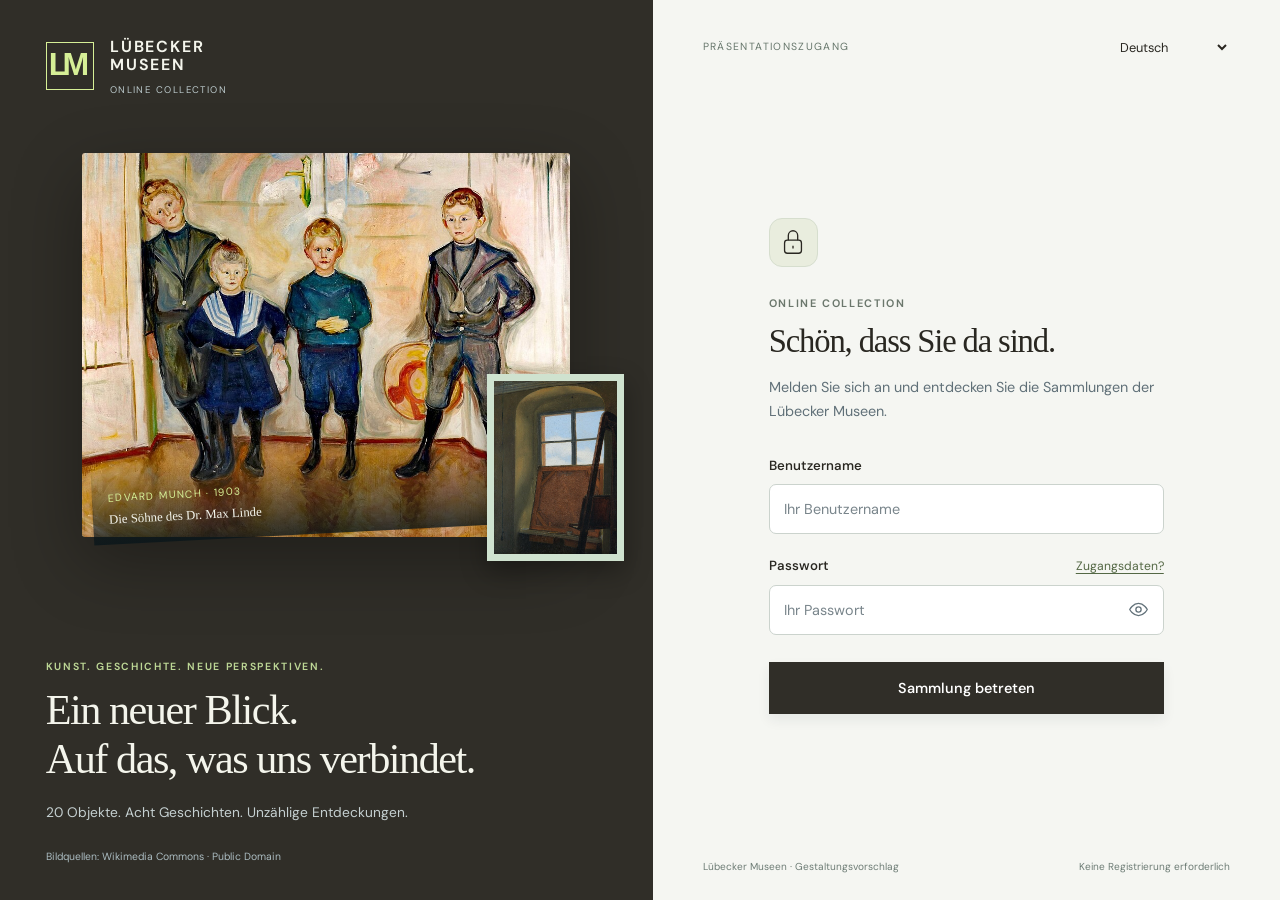
==== b/index.html @ 1db8a53a "Add gallery and discovery designs sharing the original collection and functions" ====
<!doctype html>
<html lang="de" data-design="b"><head><meta charset="UTF-8"><meta name="viewport" content="width=device-width,initial-scale=1"><meta name="theme-color" content="#14232d"><title>Online Collection · Lübecker Museen</title><meta name="description" content="Kunst, Geschichte und Natur in neuen Verbindungen entdecken. Ein interaktiver Prototyp der Online Collection der Lübecker Museen."><link rel="icon" type="image/svg+xml" href="data:image/svg+xml,%3Csvg xmlns='http://www.w3.org/2000/svg' viewBox='0 0 64 64'%3E%3Crect width='64' height='64' rx='14' fill='%2314232d'/%3E%3Cpath d='M15 17v31h34v-8H24V17z' fill='%23d4ef81'/%3E%3Ccircle cx='44' cy='22' r='8' fill='%23d4ef81'/%3E%3C/svg%3E"><link rel="stylesheet" href="../style.css?v=0a763553220d"><link rel="stylesheet" href="../login.css?v=cf4e38f5d39b"><link rel="stylesheet" href="../variants.css?v=46c971ae7c26"></head>
<body><a class="skip" href="#main">Zum Inhalt</a><header id="header"></header><main id="main" tabindex="-1"></main><footer id="footer"></footer><dialog id="modal"></dialog><div id="toast" role="status" aria-live="polite"></div><script src="../data.js?v=6aab3ae37e9a"></script><script src="../auth.js?v=b1df7546c62f"></script><script src="../variant-bootstrap.js?v=7fbb0af378fb"></script><script src="../app.js?v=01482de61f24"></script><script src="../variants.js?v=1f8920571a54"></script></body></html>
---- style.css ----
@import url('https://fonts.googleapis.com/css2?family=DM+Sans:wght@400;450;500;550;600;650;700&family=Manrope:wght@400;500;600;650;700;750;800&display=swap');
:root{--ink:#172a35;--muted:#657078;--paper:#f5f6f2;--surface:#fff;--line:#dce1df;--dark:#132631;--accent:#d6ef96;--blue:#a6cbeb;--orange:#efaa82;--font:'DM Sans',Arial,sans-serif;--display:'Manrope',Arial,sans-serif;--round:18px;--scale:1}
*{box-sizing:border-box}html{font-size:calc(16px * var(--scale));scroll-behavior:smooth}body{margin:0;background:var(--paper);color:var(--ink);font-family:var(--font);line-height:1.55}button,input,select,textarea{font:inherit}button,a,input,select,textarea{touch-action:manipulation}button,a{ -webkit-tap-highlight-color:transparent}button{cursor:pointer}a{color:inherit;text-underline-offset:4px}button{color:inherit}button:disabled{opacity:.5;cursor:default}h1,h2,h3,p{margin:0}h1,h2,h3{font-family:var(--display);line-height:1.15}h1{font-size:clamp(2.2rem,4vw,3.8rem);font-weight:650;letter-spacing:-.045em}h2{font-size:clamp(1.7rem,2.7vw,2.6rem);font-weight:600;letter-spacing:-.035em}h3{font-size:1.2rem;font-weight:650}button{border:0;background:none}svg{display:block}img{max-width:100%;display:block}button:focus-visible,a:focus-visible,input:focus-visible,select:focus-visible,textarea:focus-visible,summary:focus-visible{outline:3px solid #547b14;outline-offset:5px}button:hover{filter:brightness(.97)}.skip{position:fixed;left:1rem;top:-100px;background:var(--accent);padding:1rem;z-index:100}.skip:focus{top:10px}.icon{display:inline-flex;align-items:center;justify-content:center;width:21px;height:21px;flex-shrink:0}.icon svg{width:100%;height:100%;fill:none;stroke:currentColor;stroke-width:1.6;stroke-linecap:round;stroke-linejoin:round}.wrap{max-width:1540px;margin:auto;padding:0 4.5%}.topline{background:var(--dark);color:#e6eeeb;font-size:.75rem;padding:.45rem 4.5%;display:flex;justify-content:space-between;letter-spacing:.04em}.topline button{font-size:.75rem;color:var(--accent);padding:0}.header{height:100px;display:flex;gap:2rem;align-items:center;border-bottom:1px solid var(--line);background:var(--paper)}.brand{text-decoration:none;display:flex;align-items:center;gap:15px;min-width:235px}.brandmark{font-family:var(--display);font-size:2.1rem;font-weight:800;letter-spacing:-.18em;border:1.8px solid var(--ink);width:48px;height:48px;display:flex;align-items:center;padding:2px 8px 7px 2px}.brandtext{font-size:1.05rem;font-weight:700;line-height:1.17;letter-spacing:.09em}.brandtext small{display:block;font-size:.65rem;font-weight:500;letter-spacing:.14em;margin-top:6px}.mainnav{display:flex;align-items:center;gap:1.7rem;margin-left:auto}.navlink{text-decoration:none;font-size:.9rem;position:relative;white-space:nowrap}.navlink.active:after{content:'';height:2px;background:var(--ink);position:absolute;left:0;right:0;bottom:-13px}.header-tools{display:flex;gap:15px;align-items:center;border-left:1px solid var(--line);padding-left:24px}.language{background:transparent;border:0;font-size:.85rem;max-width:145px}.iconbutton{display:inline-flex;align-items:center;justify-content:center;min-width:42px;min-height:42px;border:1px solid var(--line);border-radius:50%;background:var(--surface)}.count{background:var(--ink);color:white;border-radius:50%;min-width:20px;display:inline-block;font-size:.72rem;text-align:center;margin-left:5px}.intro{padding-top:35px;display:flex;align-items:flex-end;justify-content:space-between;gap:28px;margin-bottom:28px}.eyebrow{font-size:.73rem;text-transform:uppercase;letter-spacing:.16em;font-weight:650;margin-bottom:11px;color:var(--muted)}.intro h1 em{font-style:normal;color:#718164}.intro-copy{max-width:320px;font-size:.92rem;color:var(--muted);padding-bottom:4px}.intro h1{font-size:clamp(2.2rem,3.3vw,3.35rem)}.toolbar{display:flex;justify-content:space-between;gap:14px;margin-bottom:20px;flex-wrap:wrap;align-items:center}.views{display:flex;gap:3px;background:#e9ece7;border-radius:40px;padding:5px}.views button{display:flex;gap:9px;align-items:center;padding:10px 20px;border-radius:30px;font-size:.88rem}.views button.active{background:var(--surface);box-shadow:0 2px 5px #172a3510}.views .icon{width:17px;height:17px}.chip{display:inline-flex;align-items:center;gap:8px;border:1px solid var(--line);padding:8px 16px;border-radius:25px;font-size:.84rem;background:var(--surface)}.chip.active{background:var(--ink);border-color:var(--ink);color:white}.chip-row{display:flex;gap:8px;flex-wrap:wrap}.subtle{color:var(--muted);font-size:.85rem}.network{position:relative;height:545px;border-radius:var(--round);overflow:hidden;background:radial-gradient(ellipse at 51% 47%,#2d4149 0,#142932 65%,#10232c 100%);color:white;isolation:isolate}.network:before{content:'';position:absolute;inset:0;background-image:radial-gradient(#a0c5d81d 1px,transparent 1px);background-size:24px 24px;pointer-events:none}.network-head{position:absolute;top:25px;left:28px;z-index:4}.network-head .eyebrow{color:#c7d5db;font-size:.69rem;margin:0 0 4px}.network-head p{font-size:.85rem;color:#b4c2c6}.network-head strong{font-size:1rem;color:white}.net-canvas{position:absolute;inset:20px 30px 48px;transition:transform .5s;transform-origin:center}.net-lines{position:absolute;inset:0;width:100%;height:100%;overflow:visible}.net-lines path{fill:none;stroke:#aecbb84d;stroke-width:1.1}.net-lines .person{stroke:#9ccde890;stroke-dasharray:5 5}.net-lines .place{stroke:#edb08775;stroke-dasharray:2 5}.netnode{position:absolute;transform:translate(-50%,-50%);z-index:2;padding:0;transition:transform .3s}.netnode:hover,.netnode:focus-visible{transform:translate(-50%,-50%) scale(1.07);z-index:5;filter:none}.netnode img{width:100%;height:100%;object-fit:cover;border-radius:6px;box-shadow:0 8px 35px #0006;border:1px solid #ffffff35}.netnode span{position:absolute;left:50%;transform:translateX(-50%);bottom:-35px;white-space:nowrap;background:#142832dc;color:#fff;padding:3px 10px;border-radius:4px;font-size:.76rem}.netnode.hero{width:195px;height:217px}.netnode.medium{width:130px;height:145px}.netnode.small{width:100px;height:115px}.topic-node{position:absolute;transform:translate(-50%,-50%);border:1px solid #c6e1998a;border-radius:100px;color:var(--accent);background:#284039;padding:12px 20px;font-size:.85rem;z-index:3;white-space:nowrap}.topic-node.person{color:#c2e0f8;background:#273f4e;border-color:#95c8ea7a}.topic-node.place{color:#efbd9e;background:#483c35;border-color:#e6ad807a}.net-caption{position:absolute;bottom:22px;left:28px;display:flex;gap:25px;font-size:.72rem;color:#c8d5d8}.legend{display:flex;align-items:center;gap:7px}.legend i{width:20px;border-top:2px solid #bed78f}.legend .blue{border-color:#9ccde8;border-top-style:dashed}.legend .orange{border-color:#edb087;border-top-style:dotted}.net-controls{position:absolute;right:20px;bottom:18px;display:flex;gap:6px}.net-controls button{background:#ffffff12;color:#eaf4f7;border:1px solid #ffffff30;border-radius:9px;width:36px;height:36px}.network-helper{position:absolute;right:26px;top:24px;display:flex;align-items:center;gap:8px;color:#c0d0d5;font-size:.73rem}.explore-bottom{display:flex;justify-content:space-between;gap:15px;padding:15px 3px 0;font-size:.82rem;color:var(--muted)}.textbutton{display:inline-flex;align-items:center;gap:8px;font-weight:550;text-decoration:underline;text-underline-offset:4px;font-size:.85rem;padding:0}.section{padding-top:55px;padding-bottom:15px}.section-head{display:flex;align-items:end;justify-content:space-between;gap:20px;margin-bottom:24px}.section-head .eyebrow{margin-bottom:8px}.story-grid{display:grid;grid-template-columns:repeat(4,1fr);gap:20px}.story-card{padding:0;text-align:left;border-radius:12px;overflow:hidden;background:var(--surface);border:1px solid var(--line);transition:transform .25s}.story-card:hover{transform:translateY(-4px);filter:none}.story-card figure{margin:0;height:185px;overflow:hidden;background:#d5d9d1}.story-card img{width:100%;height:100%;object-fit:cover;transition:transform .5s}.story-card:hover img{transform:scale(1.04)}.story-card .body{padding:19px 21px 21px}.story-card small{font-size:.68rem;text-transform:uppercase;letter-spacing:.08em;color:var(--muted);display:block;margin-bottom:8px}.story-card h3{font-size:1.15rem;line-height:1.3}.story-card .meta{margin-top:12px;font-size:.78rem;color:var(--muted)}.footer{margin-top:65px;padding-top:28px;padding-bottom:28px;border-top:1px solid var(--line);display:flex;justify-content:space-between;gap:24px;font-size:.78rem;color:var(--muted)}.footer-links{display:flex;gap:18px;flex-wrap:wrap}.footer button{font-size:inherit;padding:0;text-decoration:underline;text-underline-offset:3px}.primary,.secondary{display:inline-flex;align-items:center;justify-content:center;gap:9px;padding:12px 20px;border-radius:7px;font-weight:550;font-size:.9rem}.primary{background:var(--ink);color:white}.secondary{border:1px solid var(--line);background:var(--surface)}.primary.lime{background:var(--accent);color:var(--ink)}.button-row{display:flex;gap:10px;flex-wrap:wrap}.breadcrumb{font-size:.8rem;color:var(--muted);margin:28px 0 23px;display:flex;gap:10px;flex-wrap:wrap}.breadcrumb a{text-decoration:none}.searchbar{display:flex;align-items:center;border:1px solid #bac4c7;border-radius:9px;background:var(--surface);padding:6px 6px 6px 18px;gap:15px;margin:24px 0}.searchbar input{border:0;outline:0;background:none;flex:1;min-width:0;padding:10px 0;font-size:1.05rem}.search-layout{display:grid;grid-template-columns:230px 1fr;gap:35px}.filters{border-top:1px solid var(--line)}.filters label{display:block;font-size:.84rem;font-weight:550;margin-bottom:8px}.filter{padding:17px 0;border-bottom:1px solid var(--line)}.filter select{width:100%;padding:9px 10px;border:1px solid var(--line);background:var(--surface);border-radius:5px;font-size:.85rem;color:var(--ink)}.results-head{display:flex;gap:15px;align-items:center;justify-content:space-between;margin-bottom:20px}.results-head select{background:transparent;border:0;font-size:.85rem}.object-grid{display:grid;grid-template-columns:repeat(3,minmax(0,1fr));gap:25px 20px}.object-card{position:relative}.object-card>a{text-decoration:none;display:block}.object-card figure{margin:0;background:#e7e9e3;border-radius:10px;height:255px;overflow:hidden;display:flex;align-items:center;justify-content:center}.object-card img{width:100%;height:100%;object-fit:cover;transition:transform .4s}.object-card:hover img{transform:scale(1.025)}.object-card h3{font-size:1rem;line-height:1.3;margin:13px 0 5px}.object-card p{font-size:.8rem;color:var(--muted)}.object-card .save{position:absolute;right:10px;top:10px;background:#fffc;backdrop-filter:blur(5px)}.saved{background:var(--accent)!important;border-color:var(--accent)!important;color:var(--ink)!important}.tag{display:inline-block;padding:4px 8px;font-size:.7rem;border-radius:4px;background:#e8ece5;color:#47544a}.empty{padding:70px 25px;border:1px dashed #b4c0c1;border-radius:12px;text-align:center;grid-column:1/-1}.empty p{margin:12px 0 22px;color:var(--muted)}.detail{display:grid;grid-template-columns:minmax(0,1.15fr) minmax(0,1fr);gap:55px}.viewer{background:#e8e9e3;border-radius:14px;position:relative;overflow:hidden;min-height:510px;display:flex;align-items:center;justify-content:center}.viewer img{width:100%;max-height:600px;object-fit:contain}.viewer.dark{background:#162a34}.viewer .controls{position:absolute;bottom:18px;right:18px;display:flex;gap:7px}.image-credit{font-size:.72rem;color:var(--muted);margin:10px 0 15px}.detail h1{font-size:clamp(2.1rem,3vw,3.3rem);margin:10px 0 14px}.detail .artist{font-size:1.05rem;margin-bottom:18px}.detail .description{margin:25px 0;font-size:1rem;color:#4c5d65;max-width:600px}.detail dl{display:grid;grid-template-columns:135px 1fr;font-size:.85rem;margin:24px 0}.detail dt,.detail dd{padding:10px 0;border-bottom:1px solid var(--line);margin:0}.detail dt{color:var(--muted)}.notice{border-left:3px solid #86946d;background:#e9ede3;padding:14px 16px;border-radius:0 6px 6px 0;font-size:.84rem;margin:20px 0}.tabs{display:flex;gap:28px;border-bottom:1px solid var(--line);margin:35px 0 25px;overflow:auto}.tabs button{padding:15px 0;white-space:nowrap;font-size:.94rem}.tabs button.active{border-bottom:2px solid var(--ink);font-weight:650}.details-box{max-width:900px}.details-box p{margin-bottom:15px}.metadata{display:grid;grid-template-columns:1fr 1fr;gap:0 35px}.metadata .pair{display:flex;justify-content:space-between;gap:20px;border-bottom:1px solid var(--line);padding:13px 0;font-size:.87rem}.metadata .pair span:first-child{color:var(--muted)}.callout{padding:23px;border:1px solid var(--line);border-radius:12px;background:var(--surface)}.callout h3{margin-bottom:12px}.callout p{font-size:.87rem;color:var(--muted);margin-bottom:15px}.story-hero{display:grid;grid-template-columns:1fr 1fr;min-height:450px;border-radius:18px;overflow:hidden;background:var(--dark);color:white}.story-hero .copy{padding:55px;display:flex;flex-direction:column;justify-content:center}.story-hero .eyebrow{color:var(--accent)}.story-hero h1{font-size:3.3rem;margin-bottom:22px}.story-hero p{color:#d5dfe1;max-width:430px}.story-hero img{height:100%;width:100%;max-height:520px;object-fit:cover}.chapter{display:grid;grid-template-columns:70px 1fr 1fr;gap:30px;padding:50px 0;border-bottom:1px solid var(--line);align-items:center}.chapter .num{font-family:var(--display);font-size:3rem;color:#78876c;align-self:start}.chapter h2{margin-bottom:20px}.chapter p{color:var(--muted);margin-bottom:20px;max-width:500px}.chapter img{max-height:400px;width:100%;object-fit:contain;background:#e6e9e1;border-radius:12px}.map-layout{display:grid;grid-template-columns:1.5fr 1fr;gap:20px}.map{position:relative;background:#dfE7de;border:1px solid #ccd7cb;min-height:520px;overflow:hidden;border-radius:15px}.map svg{width:100%;height:520px}.map-label{position:absolute;bottom:18px;left:20px;background:#fffe;padding:8px 13px;border-radius:6px;font-size:.78rem}.map-pin{position:absolute;transform:translate(-50%,-50%);padding:7px 11px;border-radius:30px;background:var(--dark);color:white;box-shadow:0 3px 12px #172a3540;font-size:.75rem;white-space:nowrap}.map-pin.active{background:var(--accent);color:var(--ink);outline:3px solid #172a35}.map-list{max-height:520px;overflow:auto}.museum-row{width:100%;display:flex;align-items:center;gap:15px;padding:17px;text-align:left;border:1px solid var(--line);border-radius:10px;margin-bottom:10px;background:var(--surface)}.museum-row img{width:65px;height:68px;object-fit:cover;border-radius:6px}.museum-row small{display:block;color:var(--muted);font-size:.78rem}.museum-row.active{border-color:var(--ink);background:#edf1e5}.timeline{display:flex;gap:22px;overflow-x:auto;padding:50px 0 20px;position:relative}.timeitem:after{content:'';position:absolute;top:-25px;left:0;width:calc(100% + 22px);height:1px;background:var(--ink)}.timeitem:last-child:after{width:100%}.timeitem{min-width:240px;max-width:260px;position:relative}.timeitem:before{content:'';position:absolute;left:10px;top:-30px;width:11px;height:11px;border-radius:50%;background:var(--ink)}.timeitem .year{font-size:1.6rem;margin-bottom:18px;font-family:var(--display)}.timeitem img{width:100%;height:220px;object-fit:cover;border-radius:10px;margin-bottom:15px}.timeitem a{text-decoration:none}.timeitem p{font-size:.8rem;color:var(--muted);margin-top:8px}.editor{display:grid;grid-template-columns:220px 1fr;gap:30px}.editor-nav{border-right:1px solid var(--line);padding-right:25px}.editor-nav button{padding:12px 15px;width:100%;text-align:left;border-radius:7px;margin-bottom:7px;font-size:.86rem}.editor-nav button.active{background:var(--ink);color:white}.review-card{display:grid;grid-template-columns:200px 1fr;gap:25px;padding:25px;border:1px solid var(--line);background:white;border-radius:12px;margin-bottom:20px}.review-card img{height:235px;width:100%;object-fit:cover;border-radius:8px}.review-card textarea{width:100%;min-height:100px;margin:15px 0;border:1px solid var(--line);padding:12px;border-radius:6px}.status{font-size:.73rem;padding:5px 9px;background:#fff1d9;border-radius:5px;display:inline-block;margin-bottom:10px}.status.ok{background:#e4efcb}.table-scroll{overflow:auto}table{border-collapse:collapse;width:100%;font-size:.85rem}th,td{text-align:left;padding:13px;border-bottom:1px solid var(--line);vertical-align:top}th{color:var(--muted);font-weight:550}dialog{border:0;border-radius:15px;padding:30px;max-width:650px;width:calc(100% - 32px);max-height:90vh;overflow:auto;color:var(--ink);background:var(--paper);box-shadow:0 30px 100px #0005}dialog::backdrop{background:#0b1b25bb;backdrop-filter:blur(6px)}.modal-head{display:flex;justify-content:space-between;align-items:center;gap:15px;margin-bottom:22px}.modal-head h2{font-size:1.7rem}.modal-body p{margin:12px 0}.formfield{display:block;margin:18px 0;font-size:.9rem}.formfield input,.formfield textarea,.formfield select{display:block;width:100%;border:1px solid #bcc5c7;border-radius:5px;background:white;margin-top:6px;padding:11px}.formfield textarea{min-height:110px}.modal-body .hint{font-size:.78rem;color:var(--muted)}#toast{position:fixed;bottom:25px;left:50%;transform:translate(-50%,20px);opacity:0;pointer-events:none;transition:.25s;background:var(--dark);color:white;border:1px solid #778b92;padding:13px 23px;border-radius:10px;z-index:99;font-size:.9rem;max-width:90vw}#toast.show{opacity:1;transform:translate(-50%,0)}.zoom-dialog{max-width:95vw;width:95vw;height:92vh;background:#10232c;color:white;overflow:hidden;display:none;flex-direction:column}.zoom-dialog[open]{display:flex}.zoom-dialog .zoom-area{flex:1;overflow:auto;display:grid;place-items:center}.zoom-dialog img{max-width:none;max-height:none;object-fit:contain;transform-origin:top left}.zoom-dialog .zoom-actions{display:flex;gap:10px;align-items:center;justify-content:center;padding:15px}.zoom-dialog button{color:inherit}.zoom-dialog .iconbutton{background:#ffffff16;border-color:#ffffff30}.source-item{padding:15px 0;border-bottom:1px solid var(--line);font-size:.87rem}.source-item small{display:block;color:var(--muted)}.checkrow{display:flex;align-items:center;gap:10px;padding:15px 0;border-bottom:1px solid var(--line)}.checkrow input{width:20px;height:20px;accent-color:var(--ink)}.high-contrast{--paper:#fff;--ink:#000;--muted:#303030;--line:#555;--dark:#000}.high-contrast .network{background:#000}.reduced-motion *{transition:none!important;animation:none!important;scroll-behavior:auto!important}.mobile-only{display:none}.prototype-tag{color:#8a622c;background:#f8ebd6;padding:3px 8px;border-radius:4px;font-size:.7rem}.fieldnote{font-size:.78rem;color:var(--muted);margin-top:20px}.search-list .object-grid{grid-template-columns:1fr}.search-list .object-card>a{display:grid;grid-template-columns:130px 1fr;gap:20px;align-items:center}.search-list .object-card figure{height:130px}.search-list .object-card .save{left:83px;right:auto}.network-list{display:flex;gap:10px;flex-wrap:wrap;margin-top:15px}.details-list{padding:12px;border:1px solid var(--line);border-radius:8px;margin-top:15px}.details-list summary{cursor:pointer;font-size:.87rem}.print-title{display:none}
@media(min-width:1700px){.network{height:615px}.netnode.hero{width:220px;height:250px}.netnode.medium{width:150px;height:165px}.netnode.small{width:115px;height:130px}}
@media(max-width:1100px){.header{gap:15px}.brand{min-width:auto}.brandtext{font-size:.87rem}.mainnav{gap:17px}.header-tools{gap:7px;padding-left:14px}.navlink{font-size:.8rem}.network{height:510px}.netnode.hero{width:165px;height:190px}.netnode.medium{width:115px;height:125px}.netnode.small{width:85px;height:98px}.object-grid{grid-template-columns:repeat(2,minmax(0,1fr))}.story-grid{grid-template-columns:repeat(2,1fr)}.detail{gap:30px}.story-hero .copy{padding:30px}.story-hero h1{font-size:2.5rem}}
@media(max-width:760px){.wrap{padding-left:20px;padding-right:20px}.topline{padding:6px 20px;font-size:.65rem}.topline span:last-child{display:none}.header{height:auto;min-height:82px;flex-wrap:wrap;padding-top:15px;padding-bottom:0;gap:12px}.brandmark{width:37px;height:37px;font-size:1.7rem}.brandtext{font-size:.8rem}.brandtext small{font-size:.57rem}.header-tools{margin-left:auto;border:0;padding:0;gap:3px}.header-tools .iconbutton{border:0;background:transparent;width:35px;min-width:35px}.language{font-size:.77rem;max-width:82px}.mainnav{order:3;width:100%;justify-content:space-between;gap:10px;padding:12px 0 14px;border-top:1px solid var(--line)}.navlink{font-size:.8rem}.navlink.active:after{bottom:-14px}.intro{padding-top:25px;display:block}.intro h1{font-size:2.45rem}.intro-copy{max-width:100%;font-size:.86rem;margin-top:15px}.views{width:100%;justify-content:space-between}.views button{padding:9px 13px;font-size:.79rem;gap:6px}.toolbar>.chip-row{width:100%;overflow:auto;flex-wrap:nowrap}.chip{font-size:.78rem;white-space:nowrap}.network{height:515px;margin:0 -10px;border-radius:13px}.network-head{left:18px;top:18px}.network-helper{display:none}.net-canvas{inset:80px -100px 65px;transform:scale(.8)}.netnode.hero{width:135px;height:160px}.netnode.medium{width:95px;height:108px}.netnode.small{width:78px;height:88px}.netnode span{font-size:.75rem;bottom:-30px;padding:2px 5px}.topic-node{padding:8px 12px;font-size:.85rem}.net-caption{bottom:65px;left:18px;gap:12px;font-size:.65rem;flex-wrap:wrap}.net-controls{bottom:15px;right:15px}.explore-bottom{font-size:.75rem;display:block}.explore-bottom button{margin-top:10px}.section{padding-top:35px}.section-head{align-items:start}.section-head .textbutton{font-size:.78rem}.story-grid{gap:12px}.story-card figure{height:145px}.story-card .body{padding:14px}.story-card h3{font-size:1rem}.story-card small{font-size:.62rem}.story-card .meta{font-size:.7rem}.footer{display:block;margin-top:40px}.footer-links{margin-top:18px;gap:14px}.search-layout{grid-template-columns:1fr;gap:20px}.filters{display:none}.filters.open{display:block}.mobile-only{display:inline-flex}.object-grid{gap:22px 14px}.object-card figure{height:210px}.object-card h3{font-size:.91rem}.object-card p{font-size:.72rem}.detail{grid-template-columns:1fr;gap:25px}.viewer{min-height:330px;max-height:480px}.viewer img{max-height:480px}.detail h1{font-size:2.5rem}.detail .description{margin:18px 0}.metadata{grid-template-columns:1fr}.story-hero{grid-template-columns:1fr}.story-hero img{height:280px;order:-1}.story-hero .copy{padding:28px}.chapter{grid-template-columns:35px 1fr;gap:15px}.chapter img{grid-column:2}.chapter .num{font-size:2rem}.map-layout{grid-template-columns:1fr}.map{min-height:400px}.map svg{height:400px}.map-list{max-height:300px}.editor{grid-template-columns:1fr}.editor-nav{display:flex;overflow:auto;border:0;padding:0}.editor-nav button{white-space:nowrap}.review-card{grid-template-columns:1fr;padding:20px}.review-card img{height:230px;object-fit:contain;background:#e8e9e2}.results-head{flex-wrap:wrap}.intro .button-row{margin-top:20px}.searchbar{gap:8px;padding-left:12px}.searchbar .primary{padding:10px 12px}.network-list .chip{white-space:normal;text-align:left}.button-row .primary,.button-row .secondary{padding:11px 14px}.tabs{gap:23px}.tabs button{font-size:.88rem}}
@media(max-width:390px){.brandtext{font-size:.7rem}.brandtext small{font-size:.5rem}.header-tools{gap:0}.header-tools .iconbutton{min-width:31px;width:31px}.object-card figure{height:175px}.net-canvas{inset:80px -120px 65px}.views button{padding:9px 10px}}
@media(prefers-reduced-motion:reduce){*{scroll-behavior:auto!important;transition:none!important;animation:none!important}}
.detail>*,.metadata>*,.search-layout>*,.editor>*{min-width:0}.detail h1,.object-card h3,.metadata .pair{overflow-wrap:anywhere}.netnode span{max-width:225px;white-space:normal;text-align:center;line-height:1.25;min-width:100px}.netnode.small span{max-width:180px}.header{height:auto;min-height:100px;flex-wrap:wrap;padding-top:18px;padding-bottom:18px}.mainnav{flex-wrap:wrap}.network .iconbutton:focus-visible,.netnode:focus-visible,.topic-node:focus-visible{outline-color:var(--accent)}
@media(max-width:760px){.header{min-height:82px;padding-top:15px;padding-bottom:0}.mainnav{flex-wrap:nowrap;overflow-x:auto;max-width:100%;justify-content:flex-start;gap:18px}.mainnav a{flex-shrink:0}.views{overflow-x:auto;max-width:100%;justify-content:flex-start}.views button{flex-shrink:0;padding:9px 10px}.netnode span{max-width:150px}.topic-node{max-width:190px;white-space:normal}.toolbar>.chip-row{max-width:100%}}
@media print{header,footer,.toolbar,.button-row,.save,.breadcrumb,.filters,.searchbar,.results-head,dialog,#toast{display:none!important}.print-title{display:block}.object-grid{grid-template-columns:repeat(3,1fr)}.object-card{break-inside:avoid}.object-card figure{height:160px}body{background:white;color:black}.intro{padding-top:0}a{text-decoration:none!important}.wrap{padding:0}.object-card p{color:#333}}
---- login.css ----
.login-visible{background:#f5f6f2}.login-visible #main{outline:none}.login-shell{min-height:100svh;display:grid;grid-template-columns:1.04fr 1fr}.login-art{background:#132631;color:#f4f5ec;min-height:100svh;position:relative;padding:38px 7% 35px;overflow:hidden;display:flex;flex-direction:column}.login-brand{display:flex;align-items:center;gap:16px;font-size:1rem;font-weight:650;line-height:1.15;letter-spacing:.12em}.login-brand .brandmark{border-color:#d6ef96;color:#d6ef96;font-size:2rem;letter-spacing:-.18em}.login-brand small{display:block;letter-spacing:.15em;font-size:.6rem;margin-top:9px;font-weight:400;color:#bbc9cb}.login-artwork{position:relative;max-width:525px;width:87%;margin:58px auto 38px;padding-bottom:4px}.login-main-image{width:100%;aspect-ratio:1.27;object-fit:cover;border-radius:3px;box-shadow:0 24px 70px #0005;transform:rotate(-3deg)}.login-inset{position:absolute;bottom:-20px;right:-11%;width:28%;aspect-ratio:.73;object-fit:cover;border:7px solid #cfe2cf;box-shadow:0 10px 25px #0005;transform:rotate(7deg)}.login-art-caption{position:absolute;left:10px;bottom:8px;right:0;padding:24px 16px 13px;background:linear-gradient(transparent,#08151ac7);transform:rotate(-3deg);pointer-events:none}.login-art-caption span{display:block;color:#d6ef96;font-size:.65rem;letter-spacing:.12em}.login-art-caption strong{font-family:var(--display);font-size:.8rem;font-weight:500}.login-art-copy{margin-top:auto;max-width:510px}.login-art-copy .eyebrow{color:#bcd695;font-size:.65rem}.login-art-copy h1{font-size:clamp(2rem,3.3vw,3.5rem);letter-spacing:-.045em;font-weight:550;line-height:1.15}.login-art-copy>p:last-child{font-size:.86rem;color:#c5d0d1;margin-top:18px}.login-credit{font-size:.65rem;color:#abbcc1;display:block;margin-top:26px}.login-panel{display:flex;flex-direction:column;padding:38px 8% 25px;min-width:0}.login-panel-top{display:flex;align-items:center;justify-content:space-between;gap:15px}.login-demo-label{font-size:.65rem;letter-spacing:.13em;color:#66766b}.login-panel-top select{font-size:.8rem;background:transparent;border:0;color:var(--ink);max-width:140px}.login-form-wrap{width:100%;max-width:395px;margin:auto; padding:65px 0 50px}.login-symbol{width:49px;height:49px;display:grid;place-items:center;background:#e9edde;border:1px solid #d6dece;border-radius:13px;margin-bottom:28px}.login-symbol svg{width:30px;height:30px}.login-form-wrap .eyebrow{font-size:.68rem;letter-spacing:.15em;color:#6b776c}.login-form-wrap h2{font-size:clamp(1.9rem,2.55vw,2.65rem);font-weight:650;letter-spacing:-.05em;line-height:1.15}.login-intro{color:#607078;font-size:.9rem;line-height:1.65;margin:16px 0 32px}.login-form-wrap form>label,.login-password-label label{display:block;font-size:.83rem;font-weight:550;margin:0 0 8px}.login-form-wrap input{width:100%;height:50px;border:1px solid #cbd3cd;background:#fff;border-radius:7px;padding:13px 14px;font-size:.9rem;color:var(--ink)}.login-form-wrap input::placeholder{color:#79858b}.login-form-wrap input[aria-invalid=true]{border-color:#b24737}.login-password-label{display:flex;justify-content:space-between;align-items:center;margin-top:22px}.login-password-label button{font-size:.76rem;text-decoration:underline;text-underline-offset:3px;padding:0;margin-bottom:8px;color:#546845}.login-password{position:relative}.login-password input{padding-right:52px}.login-password button{position:absolute;right:3px;top:3px;display:grid;place-items:center;height:44px;width:44px;color:#63727a}.login-password button svg{width:21px;height:21px}.login-submit{display:flex;align-items:center;justify-content:center;width:100%;height:52px;background:#172c36;color:white;font-size:.9rem;font-weight:550;border-radius:7px;margin-top:27px;box-shadow:0 6px 12px #172a3512}.login-submit:hover{background:#28434e}.login-error{color:#8f3026;background:#faeae5;padding:11px 13px;border-radius:6px;font-size:.8rem;line-height:1.5;margin-top:15px}.login-demo-note{border-top:1px solid #dce1d8;margin-top:30px;padding-top:21px;font-size:.77rem;color:#64726d}.login-demo-note strong{color:#35473d;font-weight:550;font-size:.81rem}.login-demo-note p{margin:5px 0 9px;line-height:1.55}.login-demo-note button{padding:0;color:#294435;font-size:.79rem;text-decoration:underline;text-underline-offset:4px}.login-demo-note code{background:#e5eadf;padding:2px 5px;border-radius:3px;font-size:.8rem;color:#24362b}#login-help{margin-top:13px}#login-help span{display:block;margin-top:7px}.login-panel-bottom{display:flex;justify-content:space-between;gap:20px;font-size:.63rem;color:#6d7c75}.logout-button{font-size:.75rem;color:var(--muted);padding:8px 0;text-decoration:underline;text-underline-offset:3px}.network-themes{margin-bottom:18px;display:flex;gap:8px;flex-wrap:wrap}.new-label{font-size:.65rem;background:var(--accent);color:var(--ink);padding:4px 7px;border-radius:3px;position:absolute;left:10px;top:10px}.related-story-grid{display:grid;grid-template-columns:repeat(2,minmax(0,1fr));gap:16px;margin-top:24px}.story-question{padding:18px 20px;background:#e8edde;border-left:3px solid #83945f;border-radius:0 7px 7px 0;margin-top:20px;font-size:.9rem;line-height:1.65}.story-question strong{display:block;font-size:.7rem;letter-spacing:.1em;text-transform:uppercase;margin-bottom:6px;color:#536440}.story-heading-row{display:flex;justify-content:space-between;align-items:center;gap:18px}.story-heading-row .textbutton{white-space:nowrap}.collection-stats{display:flex;gap:30px;margin-top:22px;flex-wrap:wrap;font-size:.82rem;color:var(--muted)}.collection-stats strong{font-family:var(--display);font-size:1.5rem;color:var(--ink);font-weight:600;display:block}
@media(min-width:1550px){.login-artwork{margin-top:70px;margin-bottom:65px}.login-art{padding-left:9%;padding-right:9%}.login-art-copy h1{font-size:3.5rem}}
@media(max-width:1000px){.login-panel{padding:28px 7% 22px}.login-art{padding:28px 7%}.login-artwork{width:92%;margin-top:65px;margin-bottom:65px}.login-form-wrap h2{font-size:2rem}.login-art-copy h1{font-size:2.4rem}.login-panel-bottom{display:block}.login-panel-bottom span{display:block;margin-top:5px}.login-form-wrap{padding:45px 0}.login-demo-label{font-size:.6rem}}
@media(max-width:760px){.login-shell{grid-template-columns:1fr}.login-art{min-height:0;padding:25px 24px 27px;display:block}.login-brand{font-size:.78rem;gap:12px}.login-brand .brandmark{width:38px;height:38px;font-size:1.7rem}.login-brand small{font-size:.53rem;margin-top:5px}.login-artwork{display:none}.login-art-copy{margin-top:28px}.login-art-copy h1{font-size:1.9rem}.login-art-copy .eyebrow{font-size:.6rem}.login-art-copy>p:last-child{font-size:.77rem;margin-top:12px}.login-credit{display:none}.login-panel{padding:24px;min-height:0}.login-form-wrap{padding:35px 0 30px;max-width:460px}.login-symbol{display:none}.login-form-wrap h2{font-size:2rem}.login-intro{margin:14px 0 25px}.login-demo-note{margin-top:25px}.login-panel-bottom{padding-top:10px;border-top:1px solid var(--line);font-size:.65rem}.network-themes{flex-wrap:nowrap;overflow-x:auto;padding-bottom:6px;max-width:100%}.network-themes button{flex-shrink:0}.related-story-grid{grid-template-columns:1fr}.logout-button{font-size:.68rem}.header-tools{gap:7px}.collection-stats{gap:20px}}
@media(prefers-reduced-motion:reduce){.login-main-image,.login-inset{transform:none}}
---- variants.css ----
/* Two distinct visual systems over one application and dataset. */
.sr-only{position:absolute;width:1px;height:1px;overflow:hidden;clip-path:inset(50%);white-space:nowrap}
.design-home{padding-bottom:30px}.design-home h1{font-size:clamp(3rem,5.7vw,6.8rem);line-height:1.01}.design-home .eyebrow{font-size:.68rem}.hero-description{max-width:350px;margin:26px 0 30px;color:var(--muted);line-height:1.8}.hero-index{display:flex;gap:25px;margin-top:55px;font-size:.73rem}.gallery-hero{display:grid;grid-template-columns:.9fr 1.1fr;gap:6%;padding:65px 0 55px;align-items:center}.gallery-art{margin:0;min-width:0}.gallery-art>a{display:block;background:#e8e4dd;padding:30px}.gallery-art img{width:100%;height:480px;object-fit:contain}.gallery-art figcaption{display:flex;justify-content:space-between;gap:15px;font-size:.77rem;padding-top:18px}.gallery-art figcaption strong{font-weight:600}.gallery-art figcaption>a{font-size:1.7rem;text-decoration:none}.gallery-copy em{font-weight:400;color:#7e7162}.museum-strip{display:flex;gap:20px;justify-content:space-between;align-items:center;border-top:1px solid var(--line);border-bottom:1px solid var(--line);padding:24px 0;font-size:.75rem;flex-wrap:wrap}.museum-strip>span:first-child{font-size:.62rem;letter-spacing:.12em;color:var(--muted)}.gallery-intro{display:grid;grid-template-columns:1fr 1fr;gap:25px 10%;padding:80px 0 35px}.gallery-intro>.eyebrow{grid-column:1/-1}.gallery-intro h2{font-size:clamp(2rem,3.5vw,3.8rem)}.gallery-intro>div>p{color:var(--muted);font-size:.9rem}.design-search{display:flex;align-items:center;border-bottom:1px solid var(--ink);margin-top:25px;gap:10px;min-width:0}.design-search input{border:0;background:transparent;min-width:0;flex:1;padding:15px 0;outline-offset:0}.design-search button{padding:15px}.design-views{display:grid;grid-template-columns:repeat(4,minmax(0,1fr));gap:18px;margin:30px 0 65px}.design-views a{display:flex;align-items:center;gap:13px;padding:23px 0;border-top:1px solid var(--line);text-decoration:none;font-size:.86rem}.design-views a>span:last-child{margin-left:auto}.design-stories{padding:35px 0 45px}.gallery-feature{display:grid;grid-template-columns:1fr 1fr;gap:12%;align-items:center;background:#ebe7df;padding:60px;margin-top:50px}.gallery-feature>a img{height:470px;width:100%;object-fit:contain}.gallery-feature h2{font-size:clamp(2rem,3.4vw,3.5rem)}.gallery-feature p:not(.eyebrow){font-size:.9rem;line-height:1.8;margin:25px 0}.design-edition{font-size:.62rem;letter-spacing:.12em;max-width:160px}.discovery-hero{display:grid;grid-template-columns:1fr 1fr;gap:3%;padding:55px 0 50px;align-items:center}.discovery-copy>p:not(.eyebrow){max-width:410px;font-size:1rem;margin-top:25px}.discovery-copy h1{font-weight:750;letter-spacing:-.065em}.discovery-copy h1 em{font-style:normal;color:#7252a2}.discovery-actions{display:flex;align-items:center;gap:25px;margin-top:30px;flex-wrap:wrap}.discovery-collage{height:510px;position:relative;min-width:0}.collage-paths{position:absolute;inset:0;width:100%;height:100%;overflow:visible;pointer-events:none}.collage-paths path{fill:none;stroke:#8b779f;stroke-width:1.5;stroke-dasharray:5 7}.discovery-art{position:absolute;padding:9px 9px 12px;background:#fff;box-shadow:0 12px 25px #39255319;width:43%;transition:transform .2s}.discovery-art:hover{transform:rotate(0deg) scale(1.03)}.discovery-art img{width:100%;height:185px;object-fit:cover}.discovery-art span{display:block;text-align:left;font-size:.65rem;margin-top:9px}.art-0{left:5%;top:15%;transform:rotate(-9deg);z-index:2}.art-1{right:0;top:4%;transform:rotate(8deg)}.art-2{right:15%;bottom:3%;transform:rotate(5deg);width:35%;z-index:3}.art-2 img{height:140px}.collage-label{position:absolute;left:2%;bottom:20%;background:#dae98f;padding:12px 18px;border-radius:30px;transform:rotate(-6deg);z-index:4;font-size:.8rem}.collage-note{position:absolute;left:5%;top:0;font-size:.75rem;letter-spacing:.06em}.collage-star{position:absolute;right:0;bottom:19%;font-size:6rem;line-height:1;color:#8062ad}.discovery-search{display:grid;grid-template-columns:1.2fr 1fr;gap:8%;align-items:center;padding:35px 0;border-top:1px solid var(--line)}.discovery-search h2{font-size:1.7rem}.discovery-search form{margin:0}.question-grid{display:grid;grid-template-columns:repeat(3,minmax(0,1fr));gap:22px;margin-bottom:75px}.question-grid>button{position:relative;overflow:hidden;text-align:left;background:#e6def0;padding:26px 28px 0;border-radius:5px;min-height:320px}.question-grid>button:nth-child(2){background:#e5eac8}.question-grid>button:nth-child(3){background:#f0d8c5}.question-number{font-size:.7rem}.question-grid h3{font-size:1.7rem;max-width:240px;margin:17px 0 25px;letter-spacing:-.04em}.question-grid img{width:67%;height:165px;object-fit:cover;margin-left:auto;transform:rotate(-6deg);transform-origin:bottom;transition:transform .25s}.question-grid button:hover img{transform:rotate(0deg)}.question-arrow{position:absolute;bottom:20px;left:25px;font-size:2rem}.discovery-network{background:#30233d;color:#fff;padding:55px;display:grid;grid-template-columns:1fr 1fr;gap:10%;border-radius:6px}.discovery-network h2{font-size:clamp(2rem,3.7vw,4rem)}.discovery-network .eyebrow{color:#d3c1e5}.discovery-network p:not(.eyebrow){color:#d7ccdf;margin:25px 0;max-width:390px;font-size:.9rem}.discovery-network .primary{background:#dfed9f;color:#2c2238}.connection-preview{position:relative;display:flex;align-items:center;justify-content:center;gap:12px;min-width:0}.connection-preview:before{content:'';position:absolute;left:0;right:0;top:45%;height:1px;background:#dcc8ee;transform:rotate(-15deg)}.connection-preview button{padding:0;position:relative;flex:1;min-width:0}.connection-preview button:nth-child(2){align-self:flex-start;margin-top:25px}.connection-preview button:nth-child(3){align-self:flex-end;margin-bottom:65px}.connection-preview img{width:100%;height:165px;object-fit:cover;border:4px solid #fff}.connection-preview button span{display:block;font-size:.65rem;margin-top:10px}.connection-preview>span{position:absolute;bottom:0;border:1px solid #d8c4e8;border-radius:30px;padding:8px 15px;font-size:.8rem}
html[data-design=b]{--paper:#faf9f6;--surface:#fff;--ink:#292721;--muted:#777267;--line:#dedbd4;--accent:#e6dfd0;--dark:#292721;--display:Georgia,'Times New Roman',serif;--round:0px}html[data-design=b] h1,html[data-design=b] h2,html[data-design=b] h3{font-weight:400;letter-spacing:-.035em}html[data-design=b] .brandmark{font-family:Arial,sans-serif;font-weight:700}html[data-design=b] .topline{background:var(--paper);color:var(--muted);border-bottom:1px solid var(--line);font-size:.6rem}html[data-design=b] .topline button{color:var(--muted);font-size:.6rem}html[data-design=b] .header{height:105px}html[data-design=b] .primary{border-radius:0;background:#302e28;color:#fff;font-size:.8rem;font-weight:400;padding:15px 23px;gap:25px}html[data-design=b] .secondary,html[data-design=b] .callout,html[data-design=b] .object-card,html[data-design=b] .story-card,html[data-design=b] .story-hero{border-radius:0}html[data-design=b] .story-card{border:0;background:none;overflow:visible}html[data-design=b] .story-card figure{height:260px;background:#ece9e2;padding:15px}html[data-design=b] .story-card img{object-fit:contain}html[data-design=b] .story-card .body{padding:20px 0}html[data-design=b] .story-card h3{font-size:1.6rem}html[data-design=b] .object-card{background:none;border:0}html[data-design=b] .object-card h3{font-size:1.4rem}html[data-design=b] .object-hero img{border-radius:0}html[data-design=b] .login-art{background:#302e28}html[data-design=b] .login-main-image,html[data-design=b] .login-inset{transform:none}html[data-design=b] .login-art-copy h1{font-weight:400}html[data-design=b] .login-submit{background:#302e28;border-radius:0}
html[data-design=c]{--paper:#faf7f0;--surface:#fffdfa;--ink:#30233d;--muted:#75667f;--line:#ded5e3;--accent:#deed9c;--dark:#30233d;--round:6px}html[data-design=c] .topline{background:#30233d}html[data-design=c] .primary{background:#30233d;color:white;border-radius:30px;padding:15px 25px;gap:20px}html[data-design=c] .story-card{border:0;border-radius:5px;background:#ece5f2}html[data-design=c] .story-card:nth-child(3n+2){background:#e9eddb}html[data-design=c] .story-card:nth-child(3n){background:#f3e5d9}html[data-design=c] .story-card figure{height:220px}html[data-design=c] .story-card h3{font-size:1.35rem;letter-spacing:-.04em}html[data-design=c] .object-card{border-radius:5px}html[data-design=c] .network{background:radial-gradient(ellipse at center,#514060,#30233d)}html[data-design=c] .intro h1 em{color:#8062ad}html[data-design=c] .login-art{background:#30233d}html[data-design=c] .login-panel{background:#f1eaf7}html[data-design=c] .login-submit{background:#30233d;border-radius:30px}
@media(max-width:1200px){.gallery-art img{height:380px}.gallery-art>a{padding:15px}.gallery-hero{gap:5%}.discovery-art img{height:150px}.discovery-collage{height:440px}.art-2 img{height:120px}.question-grid h3{font-size:1.4rem}.header{gap:20px}.gallery-feature{gap:7%;padding:35px}.discovery-network{padding:35px;gap:5%}}
@media(max-width:800px){.gallery-hero,.discovery-hero{grid-template-columns:1fr;padding-top:35px;gap:35px}.design-home h1{font-size:clamp(3.2rem,10vw,5rem)}.gallery-copy h1 br:nth-child(2){display:none}.hero-description{max-width:500px}.hero-index{margin-top:25px}.gallery-art img{height:430px}.gallery-art>a{padding:25px}.gallery-intro{padding-top:45px;gap:20px}.design-views{grid-template-columns:1fr 1fr;margin-bottom:30px}.gallery-feature{gap:30px}.gallery-feature>a img{height:330px}.discovery-collage{height:460px;max-width:540px;width:100%;margin:auto}.discovery-art img{height:180px}.question-grid{gap:12px}.question-grid>button{padding:18px 18px 0;min-height:300px}.question-grid h3{font-size:1.2rem}.discovery-network{grid-template-columns:1fr;gap:30px}.connection-preview{min-height:290px}.connection-preview img{height:180px}.discovery-search{grid-template-columns:1fr;gap:20px}.museum-strip{justify-content:flex-start}.museum-strip>span:first-child{width:100%}}
@media(max-width:540px){.gallery-art img{height:320px}.gallery-intro,.gallery-feature{grid-template-columns:1fr}.gallery-intro h2{font-size:2.3rem}.gallery-feature{padding:25px;margin-top:20px}.gallery-feature>a img{height:300px}.design-views{gap:10px}.design-views a{font-size:.75rem;gap:8px}.hero-index{gap:18px}.question-grid{grid-template-columns:1fr;margin-bottom:35px}.question-grid>button{min-height:210px;padding:25px}.question-grid h3{font-size:1.8rem;max-width:55%;margin-bottom:0}.question-grid img{position:absolute;right:15px;bottom:-15px;width:35%;height:170px;transform:rotate(8deg)}.question-arrow{bottom:15px}.discovery-collage{height:350px}.discovery-art img{height:125px}.art-2 img{height:90px}.discovery-art span{font-size:.55rem}.collage-star{font-size:4rem}.collage-label{font-size:.65rem;padding:9px 12px}.discovery-network{padding:26px}.connection-preview img{height:130px}.connection-preview{min-height:250px}.design-stories{padding-top:20px}.design-stories .section-head{align-items:start;flex-direction:column}.gallery-copy em{line-height:1.1}.design-home .story-grid{grid-template-columns:1fr 1fr;gap:18px 12px}html[data-design=b] .story-card figure{height:180px;padding:8px}html[data-design=b] .story-card h3{font-size:1.25rem}html[data-design=c] .story-card figure{height:150px}html[data-design=c] .story-card .body{padding:14px}html[data-design=c] .story-card h3{font-size:1.05rem}.design-home .story-card small{font-size:.55rem}.design-home .story-card .meta{font-size:.65rem}}
@media(prefers-reduced-motion:reduce){.discovery-art,.question-grid img{transition:none}}html[data-design] .high-contrast{--muted:#303030;--line:#555}html[data-design] .high-contrast .eyebrow{color:inherit}
@media(max-width:760px){html[data-design] .header{height:auto;display:grid;grid-template-columns:minmax(0,1fr) auto;gap:12px 6px;padding-top:16px;padding-bottom:0}html[data-design] .brand{min-width:0;gap:8px}html[data-design] .brandmark{flex-shrink:0}html[data-design] .header-tools{padding:0;margin:0;gap:0}html[data-design] .mainnav{grid-column:1/-1;width:100%;margin:0}html[data-design] .language{max-width:60px}html[data-design] .logout-button{font-size:.65rem}html[data-design] .brandtext{font-size:.65rem}html[data-design] .brandtext small{font-size:.45rem}html[data-design] .design-home h1{overflow-wrap:break-word}}
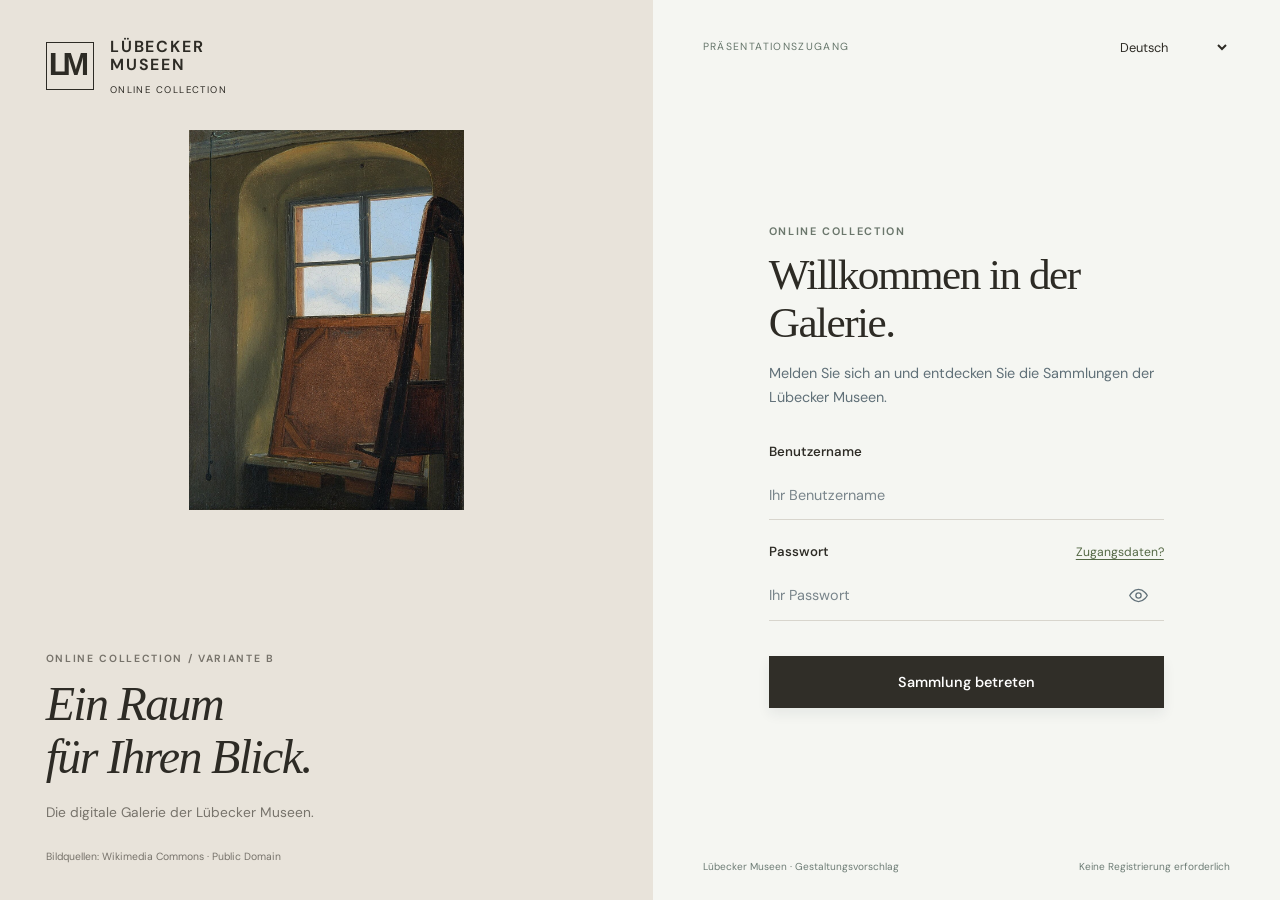
==== commit 95a620dc: "Rebuild variant B as a complete gallery experience across collection and detail pages" ====
--- a/b/index.html
+++ b/b/index.html
@@ -1,3 +1,3 @@
 <!doctype html>
-<html lang="de" data-design="b"><head><meta charset="UTF-8"><meta name="viewport" content="width=device-width,initial-scale=1"><meta name="theme-color" content="#14232d"><title>Online Collection · Lübecker Museen</title><meta name="description" content="Kunst, Geschichte und Natur in neuen Verbindungen entdecken. Ein interaktiver Prototyp der Online Collection der Lübecker Museen."><link rel="icon" type="image/svg+xml" href="data:image/svg+xml,%3Csvg xmlns='http://www.w3.org/2000/svg' viewBox='0 0 64 64'%3E%3Crect width='64' height='64' rx='14' fill='%2314232d'/%3E%3Cpath d='M15 17v31h34v-8H24V17z' fill='%23d4ef81'/%3E%3Ccircle cx='44' cy='22' r='8' fill='%23d4ef81'/%3E%3C/svg%3E"><link rel="stylesheet" href="../style.css?v=0a763553220d"><link rel="stylesheet" href="../login.css?v=cf4e38f5d39b"><link rel="stylesheet" href="../variants.css?v=46c971ae7c26"></head>
-<body><a class="skip" href="#main">Zum Inhalt</a><header id="header"></header><main id="main" tabindex="-1"></main><footer id="footer"></footer><dialog id="modal"></dialog><div id="toast" role="status" aria-live="polite"></div><script src="../data.js?v=6aab3ae37e9a"></script><script src="../auth.js?v=b1df7546c62f"></script><script src="../variant-bootstrap.js?v=7fbb0af378fb"></script><script src="../app.js?v=01482de61f24"></script><script src="../variants.js?v=1f8920571a54"></script></body></html>
+<html lang="de" data-design="b"><head><meta charset="UTF-8"><meta name="viewport" content="width=device-width,initial-scale=1"><meta name="theme-color" content="#14232d"><title>Online Collection · Lübecker Museen</title><meta name="description" content="Kunst, Geschichte und Natur in neuen Verbindungen entdecken. Ein interaktiver Prototyp der Online Collection der Lübecker Museen."><link rel="icon" type="image/svg+xml" href="data:image/svg+xml,%3Csvg xmlns='http://www.w3.org/2000/svg' viewBox='0 0 64 64'%3E%3Crect width='64' height='64' rx='14' fill='%2314232d'/%3E%3Cpath d='M15 17v31h34v-8H24V17z' fill='%23d4ef81'/%3E%3Ccircle cx='44' cy='22' r='8' fill='%23d4ef81'/%3E%3C/svg%3E"><link rel="stylesheet" href="../style.css?v=0a763553220d"><link rel="stylesheet" href="../login.css?v=cf4e38f5d39b"><link rel="stylesheet" href="../variants.css?v=46c971ae7c26"><link rel="stylesheet" href="gallery.css?v=8916e47de7c2"></head>
+<body><a class="skip" href="#main">Zum Inhalt</a><header id="header"></header><main id="main" tabindex="-1"></main><footer id="footer"></footer><dialog id="modal"></dialog><div id="toast" role="status" aria-live="polite"></div><script src="../data.js?v=6aab3ae37e9a"></script><script src="../auth.js?v=b1df7546c62f"></script><script src="../variant-bootstrap.js?v=7fbb0af378fb"></script><script src="../app.js?v=01482de61f24"></script><script src="../variants.js?v=1f8920571a54"></script><script src="gallery.js?v=6ec45434e208"></script></body></html>
--- a/b/gallery.css
+++ b/b/gallery.css
@@ -0,0 +1,10 @@
+/* Gallery B: page architecture, not a colour skin. */
+html[data-design=b]{--paper:#fbfaf7;--ink:#2d2b25;--muted:#77736b;--line:#d8d5cd;--surface:#fff;--accent:#e5ddd0;--display:Georgia,'Times New Roman',serif}
+html[data-design=b] .b-shell{max-width:1600px;margin:auto;padding:0 6%}html[data-design=b] .b-kicker{display:block;font:500 .62rem/1.6 var(--font);letter-spacing:.16em;text-transform:uppercase;color:var(--muted)}html[data-design=b] .b-link{display:inline-flex;gap:25px;align-items:center;padding:8px 0;border-bottom:1px solid currentColor;text-decoration:none;font:500 .78rem/1.5 var(--font);border-radius:0}html[data-design=b] .b-link:hover{color:#86623f}.b-header{margin:0 4%;padding:28px 0;display:flex;align-items:center;justify-content:space-between;gap:35px;border-bottom:1px solid var(--line)}.b-brand{text-decoration:none;display:block;min-width:210px}.b-brand>span{display:block;letter-spacing:.13em;font-size:.88rem;font-weight:650}.b-brand small{display:block;font-family:Georgia,serif;font-style:italic;font-size:1rem;margin-top:3px;color:#766e60}.b-header nav{display:flex;gap:34px;align-items:center}.b-header nav a{text-decoration:none;font-size:.82rem;padding:8px 0}.b-header nav a[aria-current=page]{border-bottom:1px solid var(--ink)}.b-header sup{font-size:.6rem;margin-left:3px}.b-utilities{display:flex;align-items:center;gap:20px}.b-utilities select{border:0;background:none;font-size:.7rem;max-width:80px}.b-menu{position:relative}.b-menu summary{cursor:pointer;list-style:none;padding:8px}.b-menu summary::-webkit-details-marker{display:none}.b-menu>div{position:absolute;right:0;top:40px;background:var(--paper);border:1px solid var(--line);padding:20px;width:230px;z-index:30;box-shadow:0 15px 25px #0001}.b-menu>div>*{display:block;padding:10px 0;font-size:.8rem;text-decoration:none;text-align:left;width:100%}.b-trail{display:flex;gap:15px;align-items:center;font-size:.65rem;color:var(--muted);padding:26px 0;flex-wrap:wrap}.b-trail a{text-decoration:none}.b-lead{padding:50px 0 55px;max-width:950px}.b-lead h1{font-size:clamp(3rem,6.5vw,6.8rem);line-height:1.06;margin:20px 0}.b-lead>p{font-size:.95rem;max-width:550px;color:var(--muted);line-height:1.8}.b-home-heading{padding:75px 0 45px;display:grid;grid-template-columns:1.6fr 1fr;gap:25px 6%;align-items:end}.b-home-heading>.b-kicker{grid-column:1/-1}.b-home-heading h1{font-size:clamp(3.2rem,6.5vw,7rem);line-height:1.06}.b-home-heading h1 em{color:#8b7965}.b-home-heading>div{max-width:290px;justify-self:end}.b-home-heading p{font-size:.9rem;line-height:1.8;margin-bottom:15px}.b-home-master{margin:0}.b-home-master>a{display:block;background:#e8e3da;padding:45px}.b-home-master img{width:100%;height:min(72vh,740px);object-fit:contain}.b-home-master figcaption{display:flex;justify-content:space-between;gap:25px;padding:20px 0;font-size:.7rem;border-bottom:1px solid var(--line)}.b-home-master strong{font-weight:400;font-family:Georgia,serif;font-size:1.2rem}.b-home-master figcaption>a{text-decoration:none}.b-home-selection{padding:100px 0 45px}.b-section-heading{display:flex;align-items:end;gap:20px;flex-wrap:wrap;margin-bottom:40px}.b-section-heading>.b-kicker{width:100%}.b-section-heading h2{font-size:clamp(2.3rem,4vw,4.4rem)}.b-section-heading>.b-link{margin-left:auto}.b-wall{display:grid;grid-template-columns:repeat(3,minmax(0,1fr));gap:65px 35px}.b-wall .b-work{padding:0;min-width:0;position:relative}html[data-design=b] .b-work>a{text-decoration:none;display:block}html[data-design=b] .b-work figure{margin:0;height:360px;display:grid;place-items:center;background:#efede7;padding:30px;overflow:hidden}html[data-design=b] .b-work figure img{width:100%;height:100%;object-fit:contain;transition:transform .4s}html[data-design=b] .b-work:hover figure img{transform:scale(1.025)}html[data-design=b] .b-work-caption{padding-top:20px}html[data-design=b] .b-work-caption p{font-size:.69rem;display:flex;justify-content:space-between;gap:15px;margin:0 0 7px;color:var(--muted)}html[data-design=b] .b-work-caption h3{font-size:1.65rem;line-height:1.2}html[data-design=b] .b-work-caption small{display:block;font-size:.61rem;letter-spacing:.03em;color:var(--muted);margin-top:12px}.b-save{position:absolute;top:12px;right:12px;background:#fbfaf7e8;border-radius:50%;padding:10px;display:grid;place-items:center}.b-save .icon{width:17px;height:17px}.b-save.saved{background:var(--ink);color:white}.b-home-story{padding:55px 0 90px}.b-story-row{display:grid;grid-template-columns:1.2fr 1fr;gap:9%;align-items:center;padding:60px 0;border-bottom:1px solid var(--line)}.b-story-row:nth-child(even){grid-template-columns:1fr 1.2fr}.b-story-row:nth-child(even)>.b-story-image{order:2}.b-story-image{display:block;background:#eae5dc;padding:35px}.b-story-image img{height:430px;width:100%;object-fit:contain}.b-story-row h2{font-size:clamp(2.3rem,4vw,4.2rem);margin:25px 0}.b-story-row h2 a{text-decoration:none}.b-story-row p{font-size:.9rem;line-height:1.9;color:var(--muted);margin-bottom:25px}.b-home-story>.b-link{margin-top:30px}.b-doorways{padding:65px 0;display:grid;grid-template-columns:1fr 1.2fr;gap:10%;border-top:1px solid var(--line)}.b-doorways h2{font-size:clamp(2.5rem,4vw,4.5rem)}.b-doorways a{display:flex;align-items:center;gap:28px;padding:25px 0;border-bottom:1px solid var(--line);text-decoration:none}.b-doorways a>span{font-size:.65rem;color:var(--muted);min-width:65px}.b-doorways a>span:last-child{margin-left:auto;min-width:0;font-size:1.4rem}.b-doorways strong{font:400 1.6rem Georgia,serif}.b-search{display:flex;border-bottom:1px solid var(--ink);padding:5px 0 18px;gap:25px;margin-bottom:28px}.b-search input{width:100%;min-width:0;border:0;background:none;font:400 clamp(1.3rem,2.5vw,2.4rem) Georgia,serif;padding:5px 0;color:var(--ink)}.b-search button{padding:10px}.b-filters{border-bottom:1px solid var(--line);padding:0 0 20px}.b-filters summary{display:flex;justify-content:space-between;cursor:pointer;font-size:.8rem;list-style:none}.b-filter-grid{display:grid;grid-template-columns:repeat(3,minmax(0,1fr));gap:25px;padding:30px 0}.b-filter-grid label{font-size:.7rem;display:block}.b-filter-grid select{display:block;width:100%;padding:12px 5px;background:transparent;border:0;border-bottom:1px solid var(--line);margin-top:5px;font-size:.8rem}.b-results-bar{display:flex;justify-content:space-between;gap:20px;padding:25px 0 40px;align-items:center;font-size:.75rem}.b-results-bar>div{display:flex;align-items:center;gap:20px}.b-results-bar select{border:0;background:none;font-size:.75rem;max-width:200px}.b-results-bar button{padding:8px}.b-active-filters{display:flex;gap:20px;flex-wrap:wrap;margin-bottom:30px;font-size:.7rem}.b-active-filters button{border-bottom:1px solid var(--line);padding:8px 0}.b-note{font-size:.7rem;color:var(--muted);line-height:1.8;margin:35px 0}.b-wall-list{display:block}.b-wall-list .b-work{border-top:1px solid var(--line);padding:22px 0}.b-wall-list .b-work>a{display:grid;grid-template-columns:220px 1fr;gap:35px;align-items:center}.b-wall-list .b-work figure{height:200px}.b-wall-list .b-save{top:35px;right:5px}.b-wall-list .b-work-caption{padding-right:60px}.b-empty{grid-column:1/-1;text-align:center;padding:90px 20px}.b-empty h2{font-size:3rem}.b-empty p{margin:20px auto;max-width:430px;color:var(--muted);font-size:.9rem}.b-object-stage{background:#e7e3db;position:relative;padding:45px 10%;display:grid;place-items:center;min-height:420px}.b-object-stage>img{height:65vh;max-height:760px;min-height:350px;width:100%;object-fit:contain}.b-object-stage>button{position:absolute;right:25px;bottom:20px;background:#fbfaf7;display:flex;align-items:center;gap:12px;padding:12px 18px;font-size:.7rem}.b-image-caption{display:flex;justify-content:space-between;gap:25px;align-items:start;font-size:.6rem;color:var(--muted);padding:15px 0}.b-image-caption button{white-space:nowrap;font-size:.65rem}.b-object-title{padding:65px 0 50px;max-width:1000px;border-bottom:1px solid var(--line)}.b-object-title h1{font-size:clamp(3rem,6vw,6rem);margin:20px 0;line-height:1.08}.b-object-title>p:last-child{font-size:.9rem}.b-object-title>p:last-child span{margin-left:30px;color:var(--muted)}.b-object-reading{display:grid;grid-template-columns:1fr 2.1fr;gap:12%;padding:50px 0}.b-object-actions{align-self:start;position:sticky;top:25px;display:flex;flex-direction:column;gap:10px}.b-object-actions>button{display:flex;align-items:center;gap:14px;font-size:.73rem;text-align:left;padding:12px 0}.b-object-actions>button[aria-pressed=true]{color:#87613a}.b-object-facts{padding-top:25px;margin-top:20px;border-top:1px solid var(--line)}.b-object-facts>span{font-size:.55rem;letter-spacing:.12em;color:var(--muted)}.b-object-facts p{font-size:.8rem;margin:4px 0 20px}.b-description{font-size:1.12rem;line-height:1.95}.b-question{border:0;border-left:1px solid #b4a48f;padding:0 0 0 25px;margin:40px 0}.b-question>span{font-size:.55rem;letter-spacing:.15em;color:var(--muted)}.b-question p{font:italic 1.6rem/1.5 Georgia,serif;margin-top:10px}.b-tag-links{display:flex;gap:18px;flex-wrap:wrap;margin:30px 0 50px}.b-tag-links button{padding:4px 0;border-bottom:1px solid var(--line);font-size:.72rem}.b-object-dossiers>details{border-top:1px solid var(--line)}.b-object-dossiers>details:last-child{border-bottom:1px solid var(--line)}.b-object-dossiers>details>summary{display:flex;align-items:center;gap:20px;padding:25px 0;cursor:pointer;font:400 1.45rem Georgia,serif;list-style:none}.b-object-dossiers>details>summary>span{font:400 .65rem var(--font);color:var(--muted)}.b-object-dossiers>details>summary>span:last-child{margin-left:auto;font-size:1.3rem}.b-dossier-content{padding:10px 0 35px}.b-dossier-content .metadata{grid-template-columns:1fr;gap:30px}.b-dossier-content .callout{padding:0;background:none;border:0}.b-dossier-content .notice{background:#eeeae2}.b-dossier-content h3{font-size:1.5rem;margin-bottom:15px}.b-dossier-content p{font-size:.85rem;line-height:1.8}.b-related{padding-top:55px}.b-exhibition-title{text-align:center;max-width:1000px;padding:60px 0;margin:auto}.b-exhibition-title h1{font-size:clamp(3rem,7vw,7rem);margin-top:25px}.b-exhibition-cover{margin:0;background:#e7e2d8;padding:50px}.b-exhibition-cover img{width:100%;height:65vh;min-height:330px;object-fit:contain}.b-exhibition-cover figcaption{font-size:.65rem;text-align:center;margin-top:25px}.b-exhibition-intro{max-width:680px;margin:75px auto 100px}.b-exhibition-intro>p{font:400 1.85rem/1.65 Georgia,serif;margin:25px 0}.b-exhibition-intro>div{display:flex;gap:30px;flex-wrap:wrap}.b-exhibition-chapter{padding:65px 0 90px;border-top:1px solid var(--line)}.b-chapter-number{display:flex;justify-content:space-between;align-items:center;margin-bottom:35px}.b-chapter-number>span:first-child{font:400 4rem Georgia,serif;color:#a69783}.b-chapter-number>span:last-child{font-size:.7rem;color:var(--muted)}.b-chapter-image{display:block;background:#efede7;padding:45px}.b-chapter-image img{width:100%;height:65vh;max-height:700px;object-fit:contain}.b-chapter-essay{max-width:680px;margin:45px auto 0}.b-chapter-essay h2{font-size:3rem;margin:15px 0 25px}.b-chapter-essay>p{font-size:1rem;line-height:1.9}.b-exhibition-end{text-align:center;padding:80px 0;border-top:1px solid var(--line)}.b-exhibition-end h2{font-size:3.3rem;margin:25px 0}.b-exhibition-end>div{display:flex;justify-content:center;gap:30px;flex-wrap:wrap}.b-saved-tools{display:flex;justify-content:space-between;align-items:center;gap:20px;border-top:1px solid var(--line);padding:25px 0 45px;font-size:.75rem}.b-saved-tools>div{display:flex;gap:25px;flex-wrap:wrap}.b-saved-tools button{padding:5px 0;border-bottom:1px solid var(--line)}.b-empty-gallery{background:#efede7;margin:0 0 50px;padding:100px 20px}.b-empty-gallery>.icon,.b-empty-gallery>span{display:inline-block;margin-bottom:20px}.b-time{display:grid;grid-template-columns:160px 1fr;gap:60px}.b-century-nav{position:sticky;top:30px;align-self:start;display:flex;flex-direction:column;gap:20px;font-size:.75rem}.b-century-nav a{text-decoration:none;border-bottom:1px solid var(--line);padding:10px 0}.b-century{scroll-margin-top:30px;display:grid;grid-template-columns:180px 1fr;gap:40px;padding:0 0 80px}.b-century>header{border-top:1px solid var(--ink);padding-top:20px}.b-century>header>span{font:400 6rem/1 Georgia,serif;color:#a08c74}.b-century>header h2{font-size:1.3rem;margin-top:10px}.b-century>div{border-left:1px solid var(--line);padding-left:35px}.b-time-work{position:relative;margin:0 0 65px}.b-time-work:before{content:'';position:absolute;left:-39px;top:8px;width:7px;height:7px;background:var(--ink);border-radius:50%}.b-time-date{display:block;font-size:.7rem;margin-bottom:18px}.b-time-work>a{text-decoration:none;display:block}.b-time-work img{width:100%;height:320px;object-fit:contain;background:#efede7;padding:25px}.b-time-work small{display:block;font-size:.65rem;margin-top:20px;color:var(--muted)}.b-time-work h3{font-size:1.8rem;margin:8px 0 15px}.b-time-work>a>span>span{font-size:.7rem}.b-network-topics{display:flex;flex-wrap:wrap;gap:12px 25px;margin-bottom:35px}.b-network-topics button{font-size:.75rem;padding:8px 0;border-bottom:1px solid var(--line)}.b-network-topics .active{border-color:var(--ink);font-weight:700}html[data-design=b] .network{height:660px;background:#eeeae2;color:var(--ink);border:1px solid var(--line)}html[data-design=b] .network:before{display:none}html[data-design=b] .network-head strong,html[data-design=b] .network-head .eyebrow,html[data-design=b] .network-helper,html[data-design=b] .net-caption{color:var(--muted)}html[data-design=b] .netnode img{box-shadow:0 8px 25px #46362020;border:8px solid white;border-radius:0;object-fit:contain;background:#fff}html[data-design=b] .netnode.hero{width:235px;height:270px}html[data-design=b] .netnode.medium{width:170px;height:195px}html[data-design=b] .netnode.small{width:130px;height:145px}html[data-design=b] .netnode span{background:#fbfaf7;color:var(--ink);border-radius:0;font-size:.7rem}html[data-design=b] .net-lines path{stroke:#ad9d88}html[data-design=b] .net-lines .person{stroke:#7b939b}html[data-design=b] .net-lines .place{stroke:#aa8162}html[data-design=b] .topic-node{background:#fbfaf7;border-color:#c7b9a7;color:#625440;border-radius:0;font-size:.72rem}html[data-design=b] .net-controls button{background:#fff;border-color:var(--line);color:var(--ink);border-radius:0}.b-map .map-layout{grid-template-columns:1.7fr 1fr;gap:60px}.b-map .map{border-radius:0;min-height:600px}.b-map .map svg{height:600px}.b-map .museum-row{border-radius:0;background:none;border:0;border-bottom:1px solid var(--line);padding:25px 0}.b-map .museum-row img{width:90px;height:110px;object-fit:contain}.b-map .museum-row strong{font:400 1.45rem/1.2 Georgia,serif}.b-map .map-label{font-size:.6rem}.b-footer{margin:100px 6% 0;border-top:1px solid var(--line);padding:55px 0 25px;display:grid;grid-template-columns:1.3fr 1fr;gap:45px}.b-footer h2{font-size:2.8rem;margin-top:20px}.b-footer p{font-size:.65rem;color:var(--muted);margin-top:25px}.b-footer-links{display:grid;grid-template-columns:1fr 1fr;gap:18px;align-content:start}.b-footer-links a,.b-footer-links button{text-decoration:none;font-size:.75rem;text-align:left;padding:0}.b-footer-bottom{grid-column:1/-1;border-top:1px solid var(--line);padding-top:25px;display:flex;justify-content:space-between;gap:20px;color:var(--muted);font-size:.6rem}html[data-design=b] .b-login .login-art{background:#e8e3da;color:var(--ink)}html[data-design=b] .b-login .login-brand,html[data-design=b] .b-login .login-brand small,html[data-design=b] .b-login .login-brand .brandmark{color:var(--ink);border-color:var(--ink)}html[data-design=b] .b-login .login-artwork{width:85%;margin:35px auto}html[data-design=b] .b-login .login-main-image{height:380px;aspect-ratio:auto;object-fit:contain;box-shadow:none}html[data-design=b] .b-login .login-art-copy h1{font:italic 3rem/1.1 Georgia,serif}html[data-design=b] .b-login .login-art-copy p,html[data-design=b] .b-login .login-credit{color:var(--muted)}html[data-design=b] .b-login .login-symbol{display:none}html[data-design=b] .b-login .login-form-wrap h2{font:400 2.7rem/1.1 Georgia,serif}html[data-design=b] .b-login input{border-radius:0;background:transparent;border:0;border-bottom:1px solid var(--line);padding-left:0}html[data-design=b] .b-login .login-submit{margin-top:35px}.b-dossier-content .network-list{display:flex;flex-direction:column;align-items:flex-start}.b-dossier-content .network-list .chip{border-radius:0;text-align:left;background:transparent}.b-dossier-content .pair{font-size:.8rem}.high-contrast .b-kicker,.high-contrast .b-note{color:#333}
+@media(max-width:1100px){.b-header{gap:20px}.b-brand{min-width:180px}.b-header nav{gap:20px}.b-wall{gap:45px 25px}html[data-design=b] .b-work figure{height:300px;padding:20px}.b-time{grid-template-columns:120px 1fr;gap:35px}.b-century{grid-template-columns:120px 1fr;gap:25px}.b-object-reading{gap:7%}.b-story-row{gap:6%}.b-story-image img{height:350px}.b-map .map-layout{gap:25px}.b-map .map{min-height:480px}.b-map .map svg{height:480px}}
+@media(max-width:760px){.b-header{display:grid;grid-template-columns:1fr auto;padding:20px 0 0;gap:20px}.b-header nav{grid-column:1/-1;grid-row:2;justify-content:space-between;border-top:1px solid var(--line);padding:12px 0;gap:10px}.b-header nav a{font-size:.74rem}.b-brand{min-width:0}.b-brand>span{font-size:.75rem}.b-brand small{font-size:.9rem}.b-utilities{gap:7px}.b-utilities select{max-width:65px}.b-home-heading{padding-top:45px;grid-template-columns:1fr;gap:20px}.b-home-heading h1{font-size:3.6rem}.b-home-heading>div{justify-self:start;max-width:100%}.b-home-master>a{padding:20px}.b-home-master img{height:50vh;min-height:280px}.b-home-master figcaption{font-size:.6rem;gap:12px}.b-home-master strong{font-size:1rem}.b-home-master figcaption>span:first-child{display:none}.b-home-selection{padding-top:60px}.b-wall{grid-template-columns:1fr 1fr;gap:40px 20px}html[data-design=b] .b-work figure{height:270px;padding:18px}html[data-design=b] .b-work-caption h3{font-size:1.4rem}html[data-design=b] .b-work-caption p{display:block;font-size:.64rem}html[data-design=b] .b-work-caption p>span{display:block;margin-top:4px}.b-home-selection .b-work:last-child{grid-column:1/-1}.b-home-selection .b-work:last-child figure{height:360px}.b-story-row,.b-story-row:nth-child(even){grid-template-columns:1fr;gap:30px;padding:40px 0}.b-story-row:nth-child(even)>.b-story-image{order:0}.b-story-image img{height:370px}.b-story-row h2{font-size:2.6rem;margin:15px 0}.b-story-row p{font-size:.88rem}.b-doorways{grid-template-columns:1fr;gap:30px;padding-top:40px}.b-doorways h2{font-size:2.8rem}.b-lead{padding:30px 0 40px}.b-lead h1{font-size:3.3rem}.b-filter-grid{grid-template-columns:1fr 1fr;gap:20px}.b-results-bar>div{gap:5px}.b-results-bar select{max-width:155px;font-size:.65rem}.b-object-stage{padding:25px 20px 70px;min-height:350px}.b-object-stage>img{height:48vh;min-height:250px}.b-object-stage>button{right:20px;bottom:15px}.b-image-caption{display:block}.b-image-caption button{margin-top:8px;padding:0}.b-object-title{padding:35px 0}.b-object-title h1{font-size:3rem}.b-object-title>p:last-child{font-size:.8rem}.b-object-reading{grid-template-columns:1fr;gap:35px;padding-top:25px}.b-object-actions{position:static;display:flex;flex-direction:row;flex-wrap:wrap;gap:10px 22px}.b-object-actions>button{font-size:.7rem}.b-object-facts{display:none}.b-description{font-size:1rem}.b-object-dossiers>details>summary{font-size:1.3rem}.b-dossier-content .button-row{gap:10px}.b-question p{font-size:1.4rem}.b-exhibition-title{padding:30px 0 40px}.b-exhibition-title h1{font-size:3.2rem}.b-exhibition-cover{padding:25px}.b-exhibition-cover img{height:48vh;min-height:270px}.b-exhibition-intro{margin:45px auto 60px}.b-exhibition-intro>p{font-size:1.6rem}.b-chapter-image{padding:25px}.b-chapter-image img{height:50vh}.b-chapter-essay h2{font-size:2.5rem}.b-exhibition-chapter{padding:35px 0 50px}.b-saved-tools{align-items:start;flex-direction:column}.b-empty h2{font-size:2.5rem}.b-time{display:block}.b-century-nav{position:static;flex-direction:row;flex-wrap:wrap;gap:18px;margin-bottom:40px;font-size:.65rem}.b-century{grid-template-columns:90px 1fr;gap:20px}.b-century>header>span{font-size:4rem}.b-century>header h2{font-size:1rem}.b-century>div{padding-left:20px}.b-time-work:before{left:-24px}.b-time-work img{height:250px;padding:15px}.b-time-work h3{font-size:1.5rem}.b-map .map-layout{grid-template-columns:1fr}.b-map .map-list{max-height:none}.b-map .map{min-height:400px}.b-map .map svg{height:400px}html[data-design=b] .network{height:590px;margin:0;border-radius:0}html[data-design=b] .netnode.hero{width:155px;height:180px}html[data-design=b] .netnode.medium{width:115px;height:135px}html[data-design=b] .netnode.small{width:90px;height:105px}.b-footer{grid-template-columns:1fr;margin-top:60px;padding-top:40px;gap:30px}.b-footer h2{font-size:2.3rem}.b-footer-bottom{flex-direction:column;gap:8px}.b-wall-list .b-work>a{grid-template-columns:120px 1fr;gap:20px}.b-wall-list .b-work figure{height:170px;padding:10px}.b-wall-list .b-work-caption{padding-right:25px}.b-wall-list .b-save{padding:5px;right:0;top:27px}html[data-design=b] .b-login .login-art-copy h1{font-size:2.2rem}html[data-design=b] .b-login .login-form-wrap h2{font-size:2.3rem}}
+@media(max-width:450px){html[data-design=b] .b-shell{padding:0 6%}.b-home-heading h1{font-size:3.1rem}.b-wall{gap:30px 15px}html[data-design=b] .b-work figure{height:220px;padding:12px}html[data-design=b] .b-work-caption h3{font-size:1.25rem}.b-save{padding:7px;top:7px;right:7px}.b-lead h1{font-size:2.9rem}.b-story-image{padding:20px}.b-story-image img{height:310px}.b-filter-grid{grid-template-columns:1fr}.b-century{display:block}.b-century>header{display:flex;align-items:baseline;gap:15px;margin-bottom:35px}.b-century>div{margin-left:4px}.b-time-work img{height:300px}.b-results-bar{font-size:.65rem}.b-results-bar>div{gap:0}.b-results-bar select{max-width:140px}.b-object-title h1{font-size:2.7rem;overflow-wrap:anywhere}.b-section-heading h2{font-size:2.4rem}.b-section-heading>.b-link{margin-left:0}}
+@media print{.b-header,.b-footer,.b-saved-tools,.b-save,.b-trail,.b-object-actions{display:none!important}.b-wall{grid-template-columns:repeat(3,1fr)}.b-work{break-inside:avoid}.b-work figure{height:170px!important}.b-shell{padding:0!important}.b-lead{padding:20px 0}.b-lead h1{font-size:2.5rem}.b-century-nav{display:none}.b-time{display:block}.b-object-stage>img{height:400px}.b-object-dossiers details{display:block}}
+html[data-design=b] .b-work figure,html[data-design=b] .b-work figure img{border-radius:0}.b-image-caption>span{display:block}.b-object-dossiers summary::-webkit-details-marker,.b-filters summary::-webkit-details-marker{display:none}
+@media(max-width:760px){.b-image-caption button{display:block}.b-object-facts{display:grid;grid-template-columns:1fr 1.5fr;width:100%;gap:10px 15px;padding-top:15px;margin-top:10px}.b-object-facts p{margin:0}.b-object-facts>span{align-self:center}}
+html[data-design=b] .b-work figure{display:flex;align-items:center;justify-content:center}html[data-design=b] .b-work figure img{min-height:0;min-width:0;max-height:100%;max-width:100%;flex:1;object-fit:contain}html[data-design=b] .b-work-caption h3{padding-right:8px}
